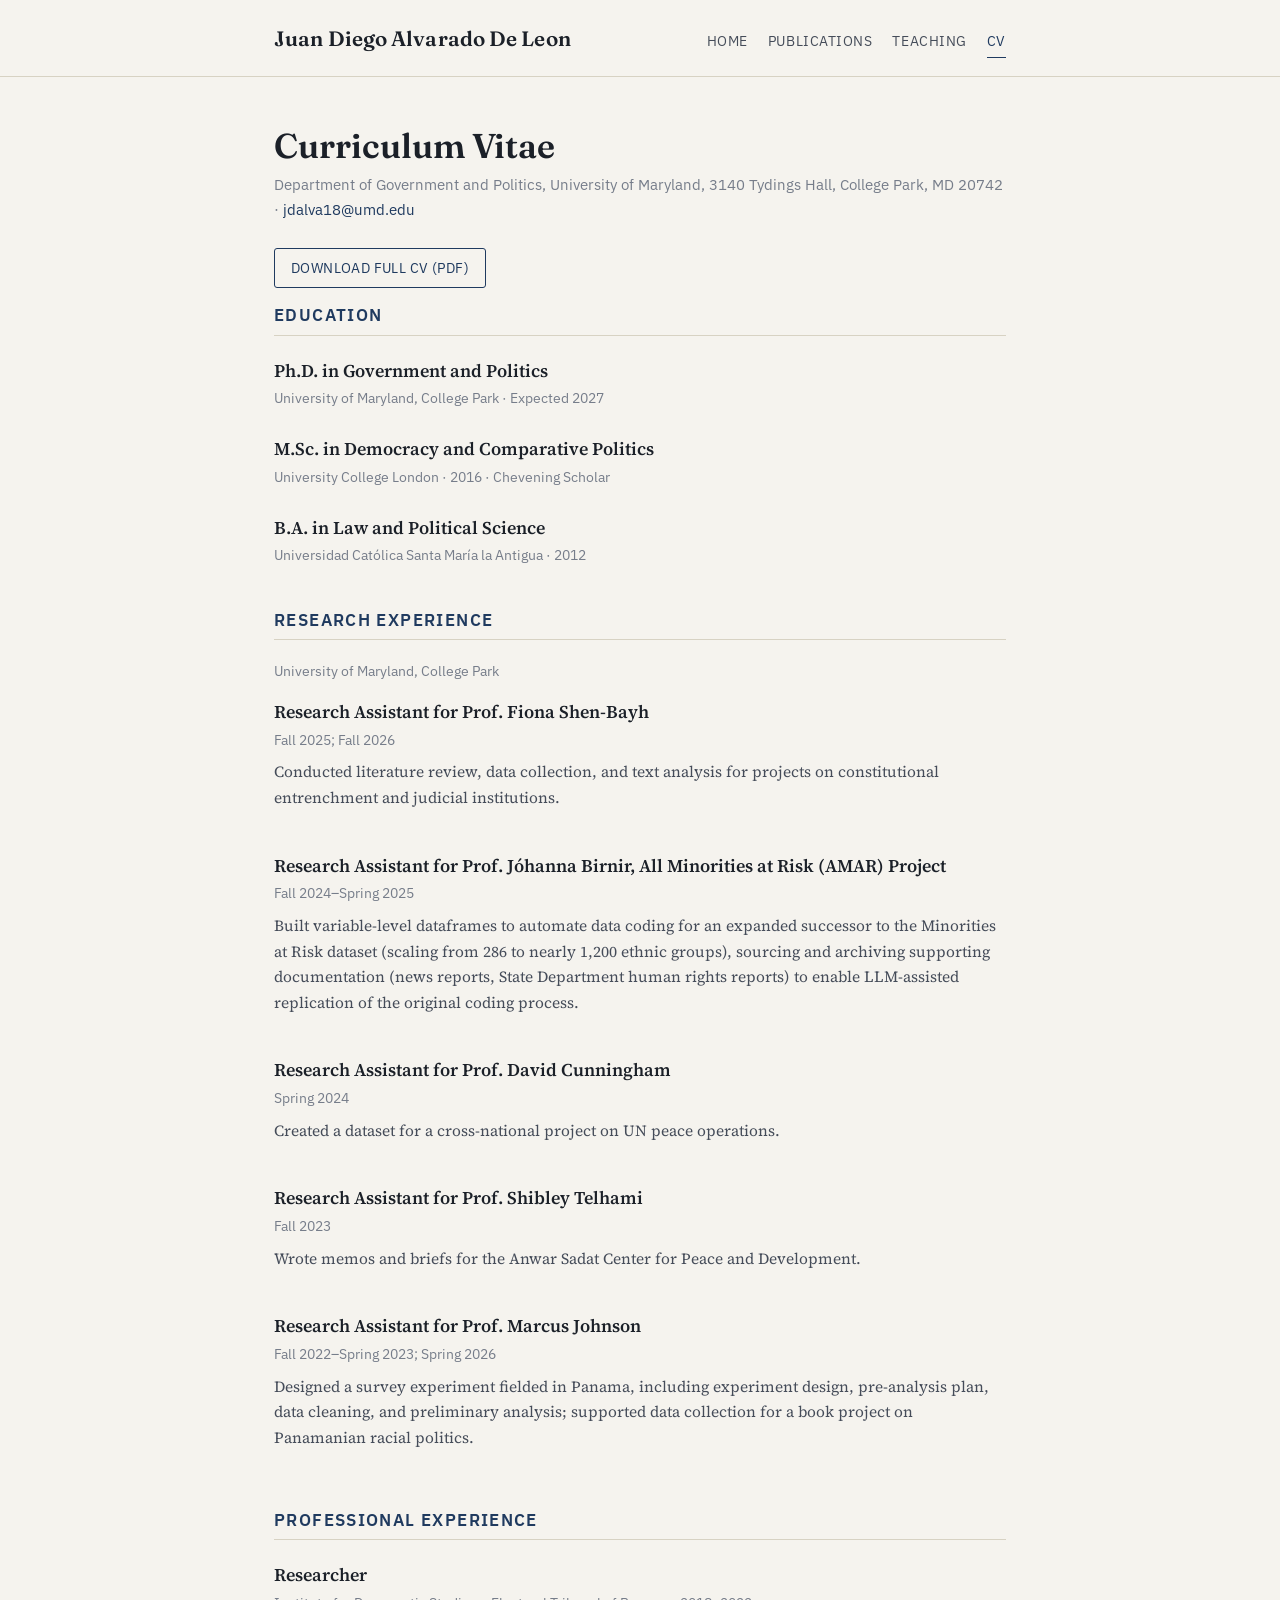
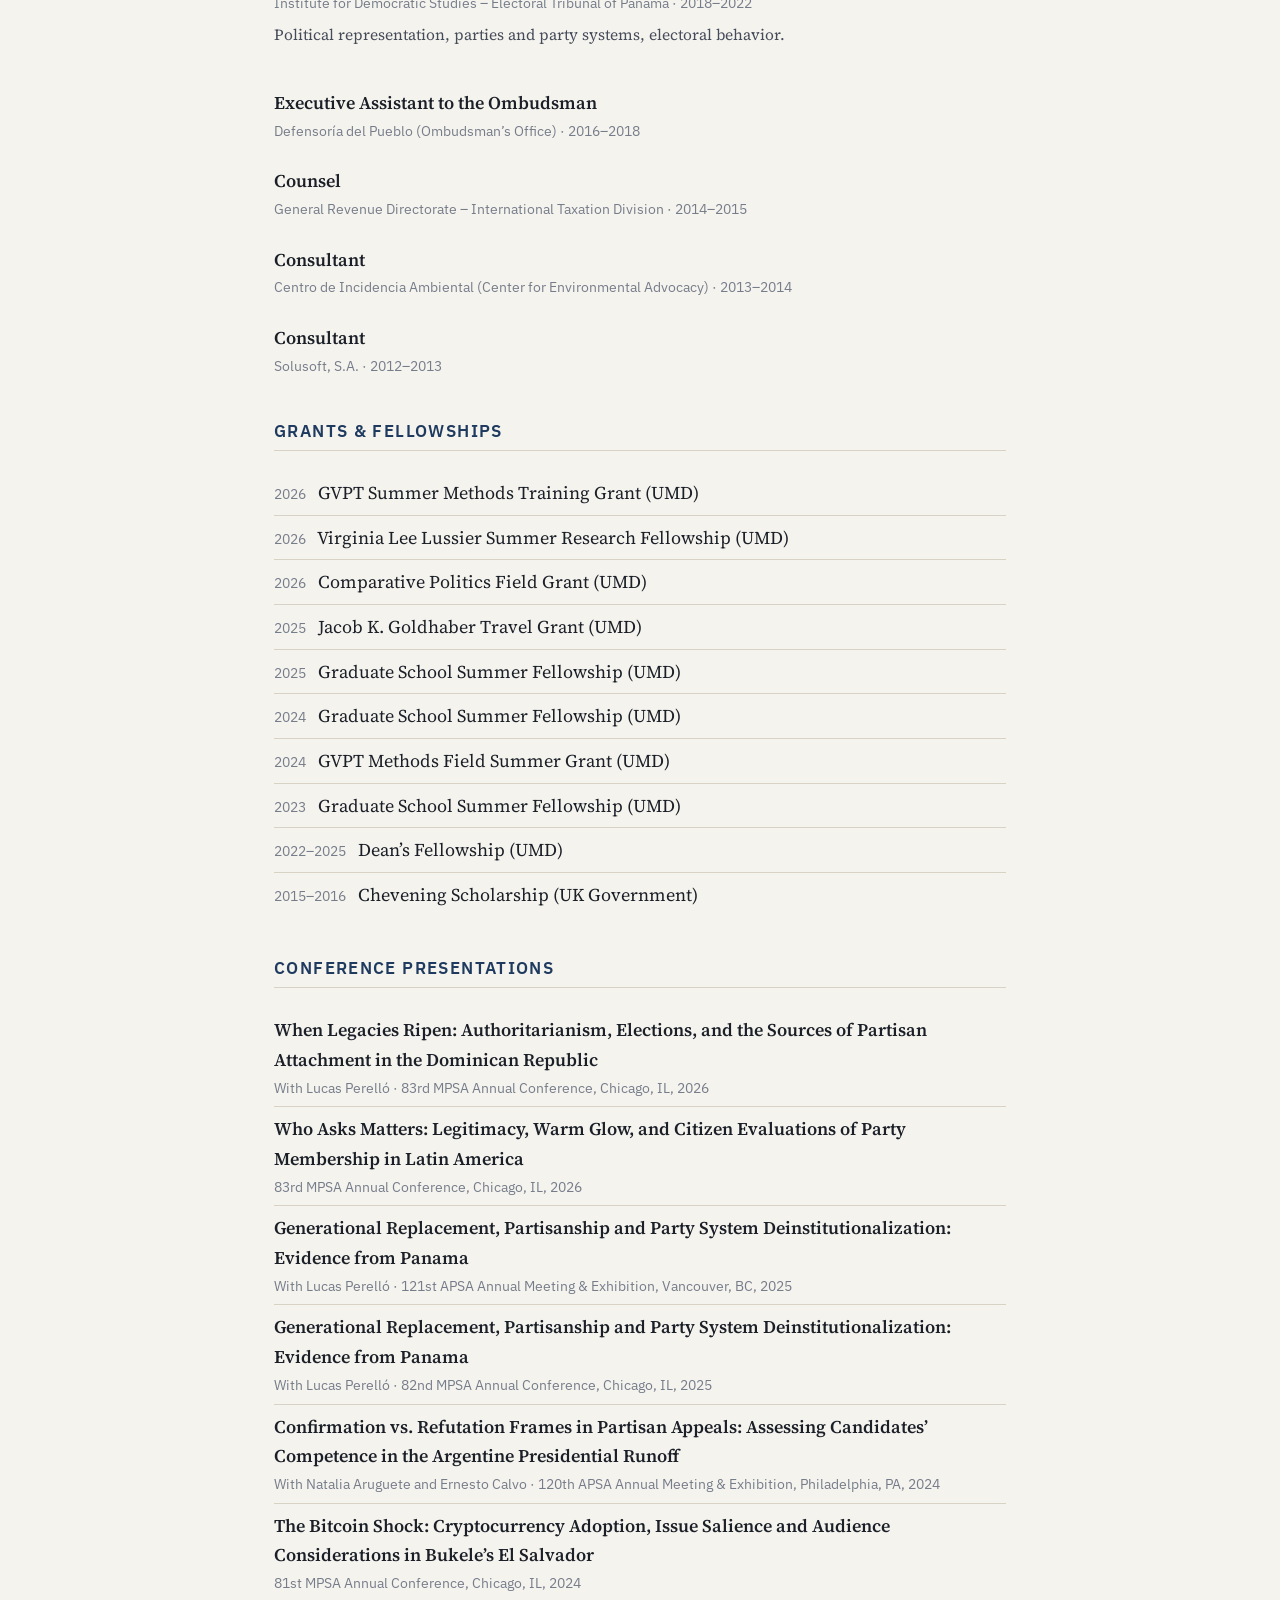
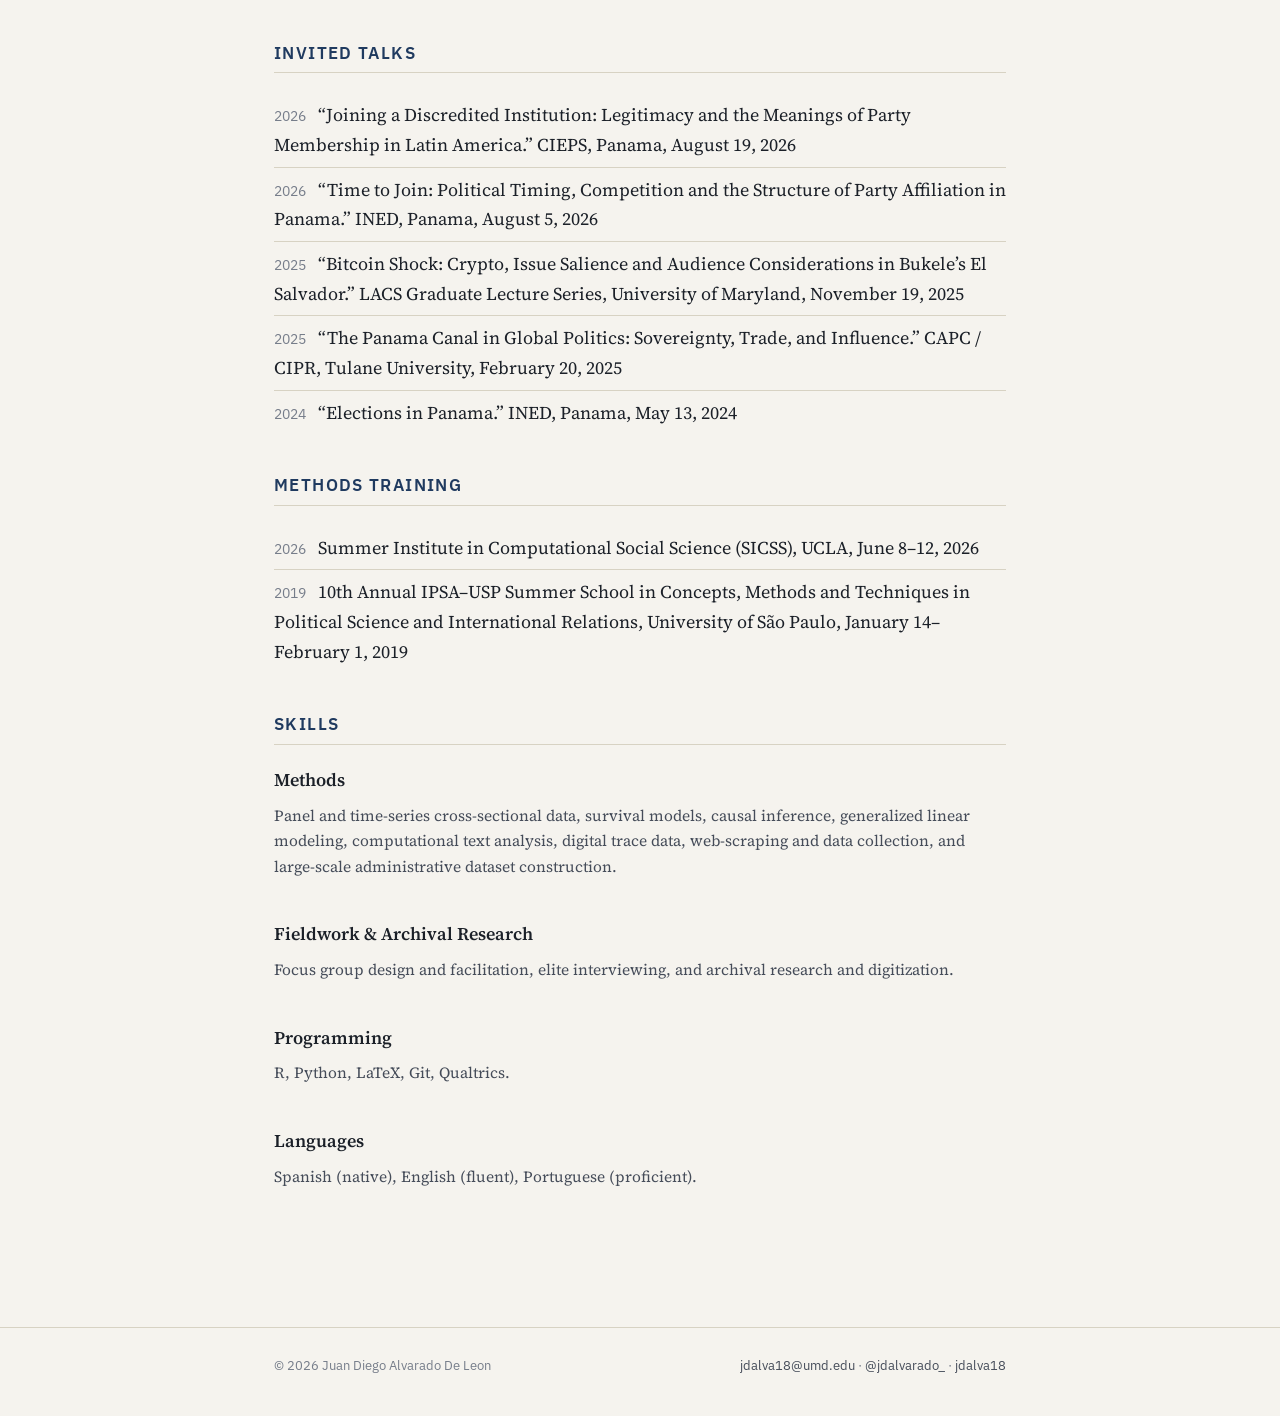
==== cv.html @ 1179895e "Initial site" ====
<!DOCTYPE html>
<html lang="en">
<head>
<meta charset="UTF-8">
<meta name="viewport" content="width=device-width, initial-scale=1.0">
<title>CV — Juan Diego Alvarado De Leon</title>
<meta name="description" content="Curriculum vitae of Juan Diego Alvarado De Leon: education, research and professional experience, grants, presentations, and skills.">
<link rel="preconnect" href="https://fonts.googleapis.com">
<link rel="preconnect" href="https://fonts.gstatic.com" crossorigin>
<link rel="stylesheet" href="https://fonts.googleapis.com/css2?family=Fraunces:opsz,wght@9..144,500;9..144,600&family=Source+Serif+4:ital,wght@0,400;0,600;1,400&family=IBM+Plex+Sans:wght@400;500;600&display=swap">
<link rel="stylesheet" href="assets/css/style.css">
</head>
<body>

<header class="site-header">
  <div class="header-inner">
    <a class="site-name" href="index.html">Juan Diego Alvarado De Leon</a>
    <nav class="site-nav">
      <a href="index.html">Home</a>
      <a href="publications.html">Publications</a>
      <a href="teaching.html">Teaching</a>
      <a href="cv.html" class="active">CV</a>
    </nav>
  </div>
</header>

<main>
  <div class="wrap">

    <h1>Curriculum Vitae</h1>
    <p class="byline">Department of Government and Politics, University of Maryland, 3140 Tydings Hall, College Park, MD 20742 &middot; <a href="mailto:jdalva18@umd.edu">jdalva18@umd.edu</a></p>
    <p><a class="btn" href="assets/cv/Alvarado_CV.pdf" target="_blank" rel="noopener">Download Full CV (PDF)</a></p>

    <div class="cv-block">
      <h2>Education</h2>
      <div class="entry">
        <div class="entry-title">Ph.D. in Government and Politics</div>
        <div class="entry-meta">University of Maryland, College Park &middot; Expected 2027</div>
      </div>
      <div class="entry">
        <div class="entry-title">M.Sc. in Democracy and Comparative Politics</div>
        <div class="entry-meta">University College London &middot; 2016 &middot; Chevening Scholar</div>
      </div>
      <div class="entry">
        <div class="entry-title">B.A. in Law and Political Science</div>
        <div class="entry-meta">Universidad Cat&oacute;lica Santa Mar&iacute;a la Antigua &middot; 2012</div>
      </div>
    </div>

    <div class="cv-block">
      <h2>Research Experience</h2>
      <p class="entry-meta" style="margin-bottom:14px;">University of Maryland, College Park</p>
      <div class="entry">
        <div class="entry-title">Research Assistant for Prof. Fiona Shen-Bayh</div>
        <div class="entry-meta">Fall 2025; Fall 2026</div>
        <p class="entry-desc">Conducted literature review, data collection, and text analysis for projects on constitutional entrenchment and judicial institutions.</p>
      </div>
      <div class="entry">
        <div class="entry-title">Research Assistant for Prof. J&oacute;hanna Birnir, All Minorities at Risk (AMAR) Project</div>
        <div class="entry-meta">Fall 2024&ndash;Spring 2025</div>
        <p class="entry-desc">Built variable-level dataframes to automate data coding for an expanded successor to the Minorities at Risk dataset (scaling from 286 to nearly 1,200 ethnic groups), sourcing and archiving supporting documentation (news reports, State Department human rights reports) to enable LLM-assisted replication of the original coding process.</p>
      </div>
      <div class="entry">
        <div class="entry-title">Research Assistant for Prof. David Cunningham</div>
        <div class="entry-meta">Spring 2024</div>
        <p class="entry-desc">Created a dataset for a cross-national project on UN peace operations.</p>
      </div>
      <div class="entry">
        <div class="entry-title">Research Assistant for Prof. Shibley Telhami</div>
        <div class="entry-meta">Fall 2023</div>
        <p class="entry-desc">Wrote memos and briefs for the Anwar Sadat Center for Peace and Development.</p>
      </div>
      <div class="entry">
        <div class="entry-title">Research Assistant for Prof. Marcus Johnson</div>
        <div class="entry-meta">Fall 2022&ndash;Spring 2023; Spring 2026</div>
        <p class="entry-desc">Designed a survey experiment fielded in Panama, including experiment design, pre-analysis plan, data cleaning, and preliminary analysis; supported data collection for a book project on Panamanian racial politics.</p>
      </div>
    </div>

    <div class="cv-block">
      <h2>Professional Experience</h2>
      <div class="entry">
        <div class="entry-title">Researcher</div>
        <div class="entry-meta">Institute for Democratic Studies &ndash; Electoral Tribunal of Panama &middot; 2018&ndash;2022</div>
        <p class="entry-desc">Political representation, parties and party systems, electoral behavior.</p>
      </div>
      <div class="entry">
        <div class="entry-title">Executive Assistant to the Ombudsman</div>
        <div class="entry-meta">Defensor&iacute;a del Pueblo (Ombudsman&rsquo;s Office) &middot; 2016&ndash;2018</div>
      </div>
      <div class="entry">
        <div class="entry-title">Counsel</div>
        <div class="entry-meta">General Revenue Directorate &ndash; International Taxation Division &middot; 2014&ndash;2015</div>
      </div>
      <div class="entry">
        <div class="entry-title">Consultant</div>
        <div class="entry-meta">Centro de Incidencia Ambiental (Center for Environmental Advocacy) &middot; 2013&ndash;2014</div>
      </div>
      <div class="entry">
        <div class="entry-title">Consultant</div>
        <div class="entry-meta">Solusoft, S.A. &middot; 2012&ndash;2013</div>
      </div>
    </div>

    <div class="cv-block">
      <h2>Grants &amp; Fellowships</h2>
      <ul class="plain">
        <li><span class="entry-meta">2026</span> &nbsp; GVPT Summer Methods Training Grant (UMD)</li>
        <li><span class="entry-meta">2026</span> &nbsp; Virginia Lee Lussier Summer Research Fellowship (UMD)</li>
        <li><span class="entry-meta">2026</span> &nbsp; Comparative Politics Field Grant (UMD)</li>
        <li><span class="entry-meta">2025</span> &nbsp; Jacob K. Goldhaber Travel Grant (UMD)</li>
        <li><span class="entry-meta">2025</span> &nbsp; Graduate School Summer Fellowship (UMD)</li>
        <li><span class="entry-meta">2024</span> &nbsp; Graduate School Summer Fellowship (UMD)</li>
        <li><span class="entry-meta">2024</span> &nbsp; GVPT Methods Field Summer Grant (UMD)</li>
        <li><span class="entry-meta">2023</span> &nbsp; Graduate School Summer Fellowship (UMD)</li>
        <li><span class="entry-meta">2022&ndash;2025</span> &nbsp; Dean&rsquo;s Fellowship (UMD)</li>
        <li><span class="entry-meta">2015&ndash;2016</span> &nbsp; Chevening Scholarship (UK Government)</li>
      </ul>
    </div>

    <div class="cv-block">
      <h2>Conference Presentations</h2>
      <ul class="plain">
        <li>
          <div class="entry-title">When Legacies Ripen: Authoritarianism, Elections, and the Sources of Partisan Attachment in the Dominican Republic</div>
          <div class="entry-meta">With Lucas Perell&oacute; &middot; 83rd MPSA Annual Conference, Chicago, IL, 2026</div>
        </li>
        <li>
          <div class="entry-title">Who Asks Matters: Legitimacy, Warm Glow, and Citizen Evaluations of Party Membership in Latin America</div>
          <div class="entry-meta">83rd MPSA Annual Conference, Chicago, IL, 2026</div>
        </li>
        <li>
          <div class="entry-title">Generational Replacement, Partisanship and Party System Deinstitutionalization: Evidence from Panama</div>
          <div class="entry-meta">With Lucas Perell&oacute; &middot; 121st APSA Annual Meeting &amp; Exhibition, Vancouver, BC, 2025</div>
        </li>
        <li>
          <div class="entry-title">Generational Replacement, Partisanship and Party System Deinstitutionalization: Evidence from Panama</div>
          <div class="entry-meta">With Lucas Perell&oacute; &middot; 82nd MPSA Annual Conference, Chicago, IL, 2025</div>
        </li>
        <li>
          <div class="entry-title">Confirmation vs. Refutation Frames in Partisan Appeals: Assessing Candidates&rsquo; Competence in the Argentine Presidential Runoff</div>
          <div class="entry-meta">With Natalia Aruguete and Ernesto Calvo &middot; 120th APSA Annual Meeting &amp; Exhibition, Philadelphia, PA, 2024</div>
        </li>
        <li>
          <div class="entry-title">The Bitcoin Shock: Cryptocurrency Adoption, Issue Salience and Audience Considerations in Bukele&rsquo;s El Salvador</div>
          <div class="entry-meta">81st MPSA Annual Conference, Chicago, IL, 2024</div>
        </li>
      </ul>
    </div>

    <div class="cv-block">
      <h2>Invited Talks</h2>
      <ul class="plain">
        <li><span class="entry-meta">2026</span> &nbsp; &ldquo;Joining a Discredited Institution: Legitimacy and the Meanings of Party Membership in Latin America.&rdquo; CIEPS, Panama, August 19, 2026</li>
        <li><span class="entry-meta">2026</span> &nbsp; &ldquo;Time to Join: Political Timing, Competition and the Structure of Party Affiliation in Panama.&rdquo; INED, Panama, August 5, 2026</li>
        <li><span class="entry-meta">2025</span> &nbsp; &ldquo;Bitcoin Shock: Crypto, Issue Salience and Audience Considerations in Bukele&rsquo;s El Salvador.&rdquo; LACS Graduate Lecture Series, University of Maryland, November 19, 2025</li>
        <li><span class="entry-meta">2025</span> &nbsp; &ldquo;The Panama Canal in Global Politics: Sovereignty, Trade, and Influence.&rdquo; CAPC / CIPR, Tulane University, February 20, 2025</li>
        <li><span class="entry-meta">2024</span> &nbsp; &ldquo;Elections in Panama.&rdquo; INED, Panama, May 13, 2024</li>
      </ul>
    </div>

    <div class="cv-block">
      <h2>Methods Training</h2>
      <ul class="plain">
        <li><span class="entry-meta">2026</span> &nbsp; Summer Institute in Computational Social Science (SICSS), UCLA, June 8&ndash;12, 2026</li>
        <li><span class="entry-meta">2019</span> &nbsp; 10th Annual IPSA&ndash;USP Summer School in Concepts, Methods and Techniques in Political Science and International Relations, University of S&atilde;o Paulo, January 14&ndash;February 1, 2019</li>
      </ul>
    </div>

    <div class="cv-block">
      <h2>Skills</h2>
      <div class="entry">
        <div class="entry-title">Methods</div>
        <p class="entry-desc">Panel and time-series cross-sectional data, survival models, causal inference, generalized linear modeling, computational text analysis, digital trace data, web-scraping and data collection, and large-scale administrative dataset construction.</p>
      </div>
      <div class="entry">
        <div class="entry-title">Fieldwork &amp; Archival Research</div>
        <p class="entry-desc">Focus group design and facilitation, elite interviewing, and archival research and digitization.</p>
      </div>
      <div class="entry">
        <div class="entry-title">Programming</div>
        <p class="entry-desc">R, Python, LaTeX, Git, Qualtrics.</p>
      </div>
      <div class="entry">
        <div class="entry-title">Languages</div>
        <p class="entry-desc">Spanish (native), English (fluent), Portuguese (proficient).</p>
      </div>
    </div>

  </div>
</main>

<footer class="site-footer">
  <div class="wrap">
    <span>&copy; <span id="year"></span> Juan Diego Alvarado De Leon</span>
    <span><a href="mailto:jdalva18@umd.edu">jdalva18@umd.edu</a> &middot; <a href="https://x.com/jdalvarado_" target="_blank" rel="noopener">@jdalvarado_</a> &middot; <a href="https://github.com/jdalva18" target="_blank" rel="noopener">jdalva18</a></span>
  </div>
</footer>

<script src="assets/js/main.js"></script>
</body>
</html>
---- assets/css/style.css ----
/* ============================================================
   Juan Diego Alvarado De Leon — academic site
   ============================================================ */

:root {
  --ink: #1b2028;
  --ink-soft: #454c59;
  --ink-faint: #767d8a;
  --paper: #f5f3ee;
  --paper-alt: #eae6db;
  --line: #d7d2c3;
  --accent: #1f3a5f;
  --accent-soft: #3d5c85;
  --tag-bg: #e3dcc8;
  --max-width: 780px;
  --font-display: "Fraunces", "Iowan Old Style", Georgia, serif;
  --font-serif: "Source Serif 4", "Iowan Old Style", Georgia, "Times New Roman", serif;
  --font-sans: "IBM Plex Sans", -apple-system, BlinkMacSystemFont, "Segoe UI", Helvetica, Arial, sans-serif;
}

* { box-sizing: border-box; }

html { scroll-behavior: smooth; }

body {
  margin: 0;
  background: var(--paper);
  color: var(--ink);
  font-family: var(--font-serif);
  font-size: 18px;
  line-height: 1.65;
  -webkit-font-smoothing: antialiased;
}

a {
  color: var(--accent);
  text-decoration: none;
  border-bottom: 1px solid transparent;
}
a:hover { border-bottom-color: currentColor; }

.wrap {
  max-width: var(--max-width);
  margin: 0 auto;
  padding: 0 24px;
}

/* ---------- header / nav ---------- */

header.site-header {
  border-bottom: 1px solid var(--line);
  background: var(--paper);
}

.header-inner {
  max-width: var(--max-width);
  margin: 0 auto;
  padding: 22px 24px 18px;
  display: flex;
  flex-wrap: wrap;
  align-items: baseline;
  justify-content: space-between;
  gap: 10px 24px;
}

.site-name {
  font-family: var(--font-display);
  font-size: 1.3rem;
  font-weight: 600;
  letter-spacing: 0.005em;
  color: var(--ink);
  border-bottom: none;
}
.site-name:hover { border-bottom: none; color: var(--accent); }

nav.site-nav {
  display: flex;
  flex-wrap: wrap;
  gap: 4px 20px;
  font-family: var(--font-sans);
  font-size: 0.86rem;
  letter-spacing: 0.04em;
  text-transform: uppercase;
}

nav.site-nav a {
  color: var(--ink-soft);
  padding: 4px 0;
  border-bottom: 1px solid transparent;
}
nav.site-nav a:hover,
nav.site-nav a.active {
  color: var(--accent);
  border-bottom-color: var(--accent);
}

/* ---------- main / footer ---------- */

main { padding: 48px 0 40px; }

footer.site-footer {
  border-top: 1px solid var(--line);
  margin-top: 40px;
  padding: 26px 0 40px;
  font-family: var(--font-sans);
  font-size: 0.84rem;
  color: var(--ink-faint);
}

footer.site-footer .wrap {
  display: flex;
  flex-wrap: wrap;
  gap: 8px 20px;
  align-items: center;
  justify-content: space-between;
}

footer.site-footer a { color: var(--ink-soft); }

/* ---------- headings / text ---------- */

h1, h2, h3 { line-height: 1.24; color: var(--ink); text-wrap: balance; }
h1 { font-family: var(--font-display); font-weight: 600; font-size: 2.15rem; margin: 0 0 6px; }
h2 {
  font-size: 1.08rem;
  text-transform: uppercase;
  letter-spacing: 0.08em;
  font-family: var(--font-sans);
  font-weight: 600;
  color: var(--accent);
  margin: 46px 0 20px;
  padding-bottom: 9px;
  border-bottom: 1px solid var(--line);
}
h2:first-child { margin-top: 0; }
h3 { font-family: var(--font-display); font-weight: 600; font-size: 1.08rem; margin: 0 0 2px; }

p { margin: 0 0 16px; }

.tagline {
  font-style: italic;
  color: var(--ink-soft);
  font-size: 1.12rem;
  margin: 0 0 26px;
}

.byline {
  font-family: var(--font-sans);
  font-size: 0.92rem;
  color: var(--ink-faint);
  margin: 0 0 26px;
}

/* ---------- home hero ---------- */

.hero {
  display: flex;
  gap: 34px;
  align-items: flex-start;
  margin-bottom: 8px;
}

.hero-photo {
  flex: 0 0 168px;
  width: 168px;
  height: 210px;
  object-fit: cover;
  border-radius: 3px;
  box-shadow: 0 1px 3px rgba(30,28,26,0.15);
}

.hero-text { flex: 1; min-width: 0; }

@media (max-width: 560px) {
  .hero { flex-direction: column; align-items: center; text-align: center; }
  .hero-photo { flex: 0 0 auto; }
  .tagline { text-align: center; }
}

/* ---------- lists / entries ---------- */

.entry {
  margin-bottom: 22px;
  padding-bottom: 2px;
}

.entry-title {
  font-weight: 600;
  color: var(--ink);
}

.entry-meta {
  font-family: var(--font-sans);
  font-size: 0.86rem;
  color: var(--ink-faint);
  margin-top: 2px;
}

.entry-desc {
  margin-top: 8px;
  color: var(--ink-soft);
  font-size: 0.97rem;
}

.tag {
  display: inline-block;
  font-family: var(--font-sans);
  font-size: 0.72rem;
  letter-spacing: 0.05em;
  text-transform: uppercase;
  color: var(--ink-soft);
  background: var(--tag-bg);
  border-radius: 3px;
  padding: 3px 9px;
  margin: 0 8px 8px 0;
  vertical-align: middle;
}

.featured {
  background: var(--paper-alt);
  border: 1px solid var(--line);
  border-radius: 6px;
  padding: 22px 24px;
  margin-bottom: 30px;
}

ul.plain {
  list-style: none;
  margin: 0;
  padding: 0;
}
ul.plain li {
  padding: 7px 0;
  border-bottom: 1px solid var(--line);
}
ul.plain li:last-child { border-bottom: none; }

ul.disc { padding-left: 22px; margin: 0 0 16px; }
ul.disc li { margin-bottom: 6px; color: var(--ink-soft); }

.two-col {
  display: grid;
  grid-template-columns: 1fr 1fr;
  gap: 6px 28px;
}
@media (max-width: 560px) {
  .two-col { grid-template-columns: 1fr; }
}

.btn {
  display: inline-block;
  font-family: var(--font-sans);
  font-size: 0.85rem;
  letter-spacing: 0.03em;
  text-transform: uppercase;
  border: 1px solid var(--accent);
  color: var(--accent);
  padding: 8px 16px;
  border-radius: 3px;
  border-bottom: 1px solid var(--accent);
}
.btn:hover { background: var(--accent); color: var(--paper); }

.socials {
  font-family: var(--font-sans);
  font-size: 0.9rem;
  margin-top: 10px;
}
.socials a { margin-right: 16px; }

.cv-block { margin-bottom: 40px; }
.cv-note {
  font-family: var(--font-sans);
  font-size: 0.86rem;
  color: var(--ink-faint);
  margin-top: -8px;
}

/* ---------- dark mode ---------- */

@media (prefers-color-scheme: dark) {
  :root:not([data-theme="light"]) {
    --ink: #eae7de;
    --ink-soft: #bfbcb2;
    --ink-faint: #8b8983;
    --paper: #14171c;
    --paper-alt: #1c2027;
    --line: #2c313a;
    --accent: #7fa3d1;
    --accent-soft: #9dbadd;
    --tag-bg: #262b22;
  }
}
:root[data-theme="dark"] {
  --ink: #eae7de;
  --ink-soft: #bfbcb2;
  --ink-faint: #8b8983;
  --paper: #14171c;
  --paper-alt: #1c2027;
  --line: #2c313a;
  --accent: #7fa3d1;
  --accent-soft: #9dbadd;
  --tag-bg: #262b22;
}
.btn:hover { color: var(--paper); }
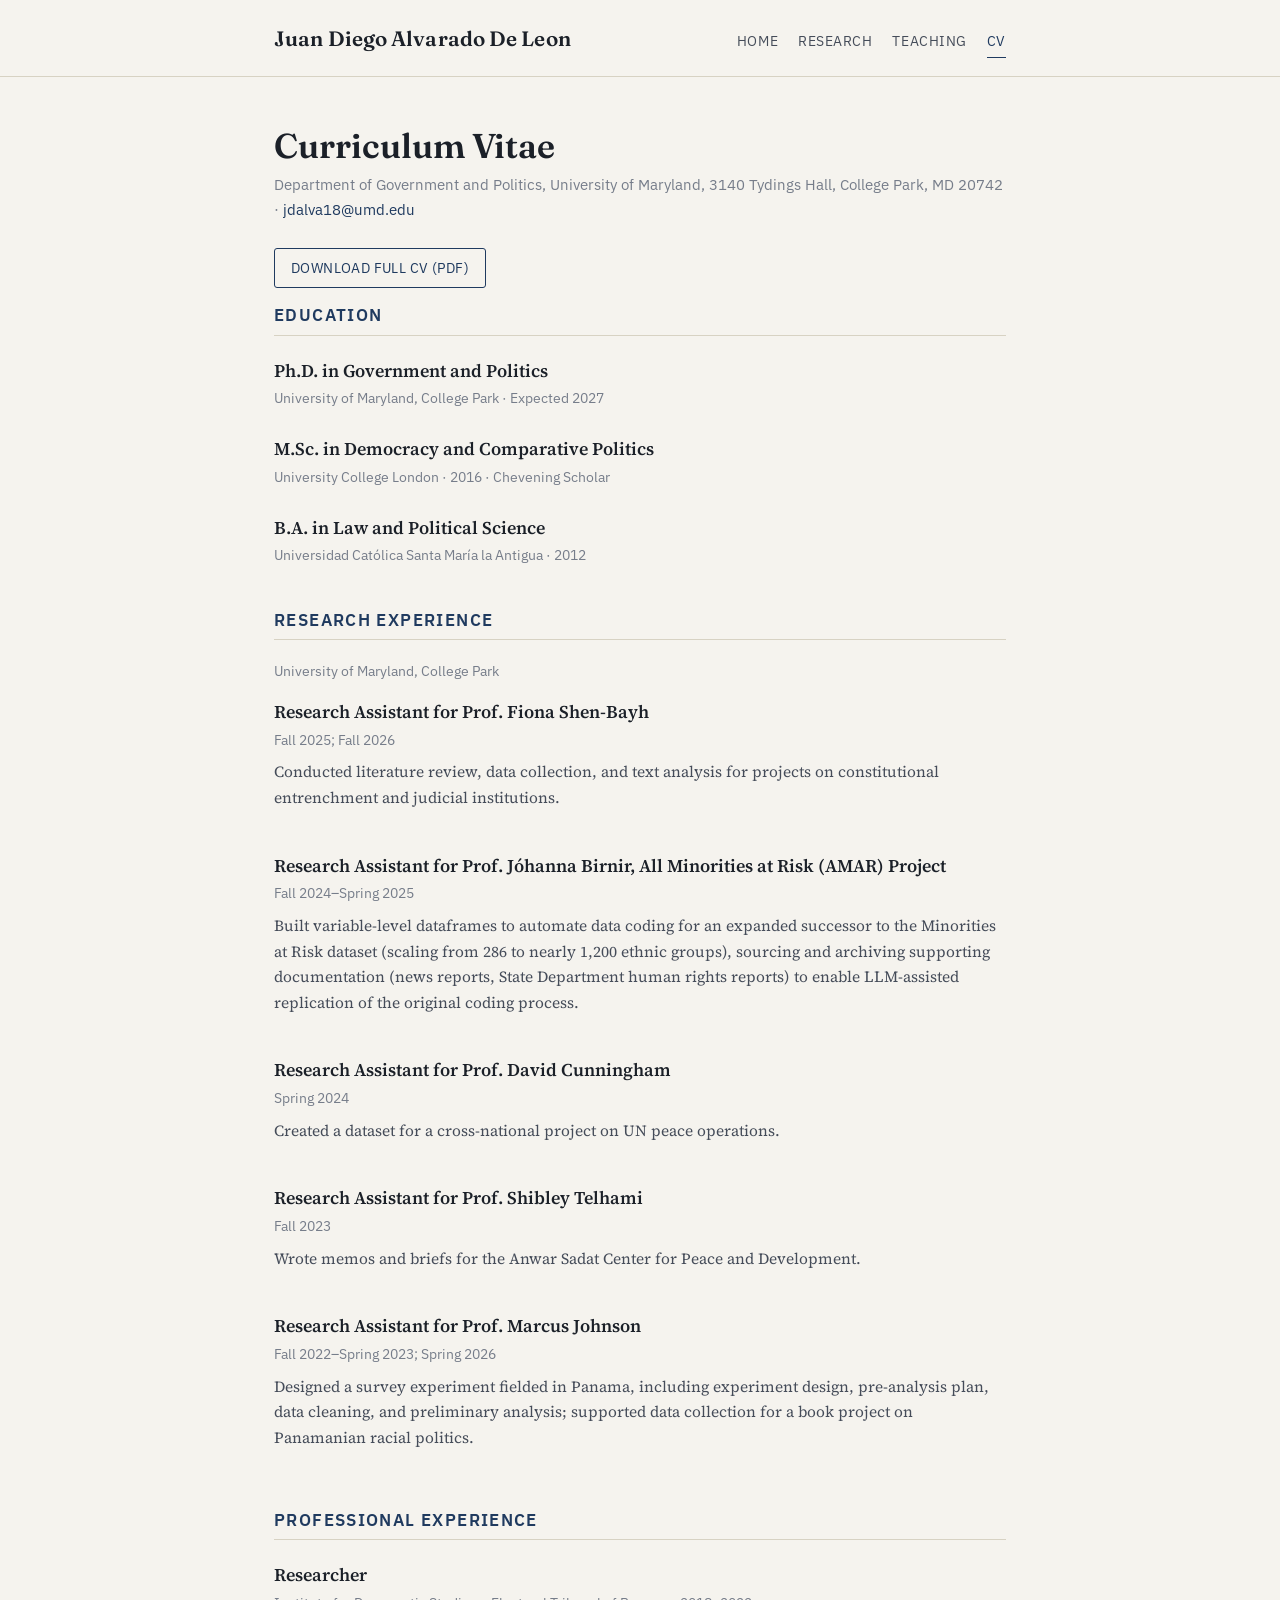
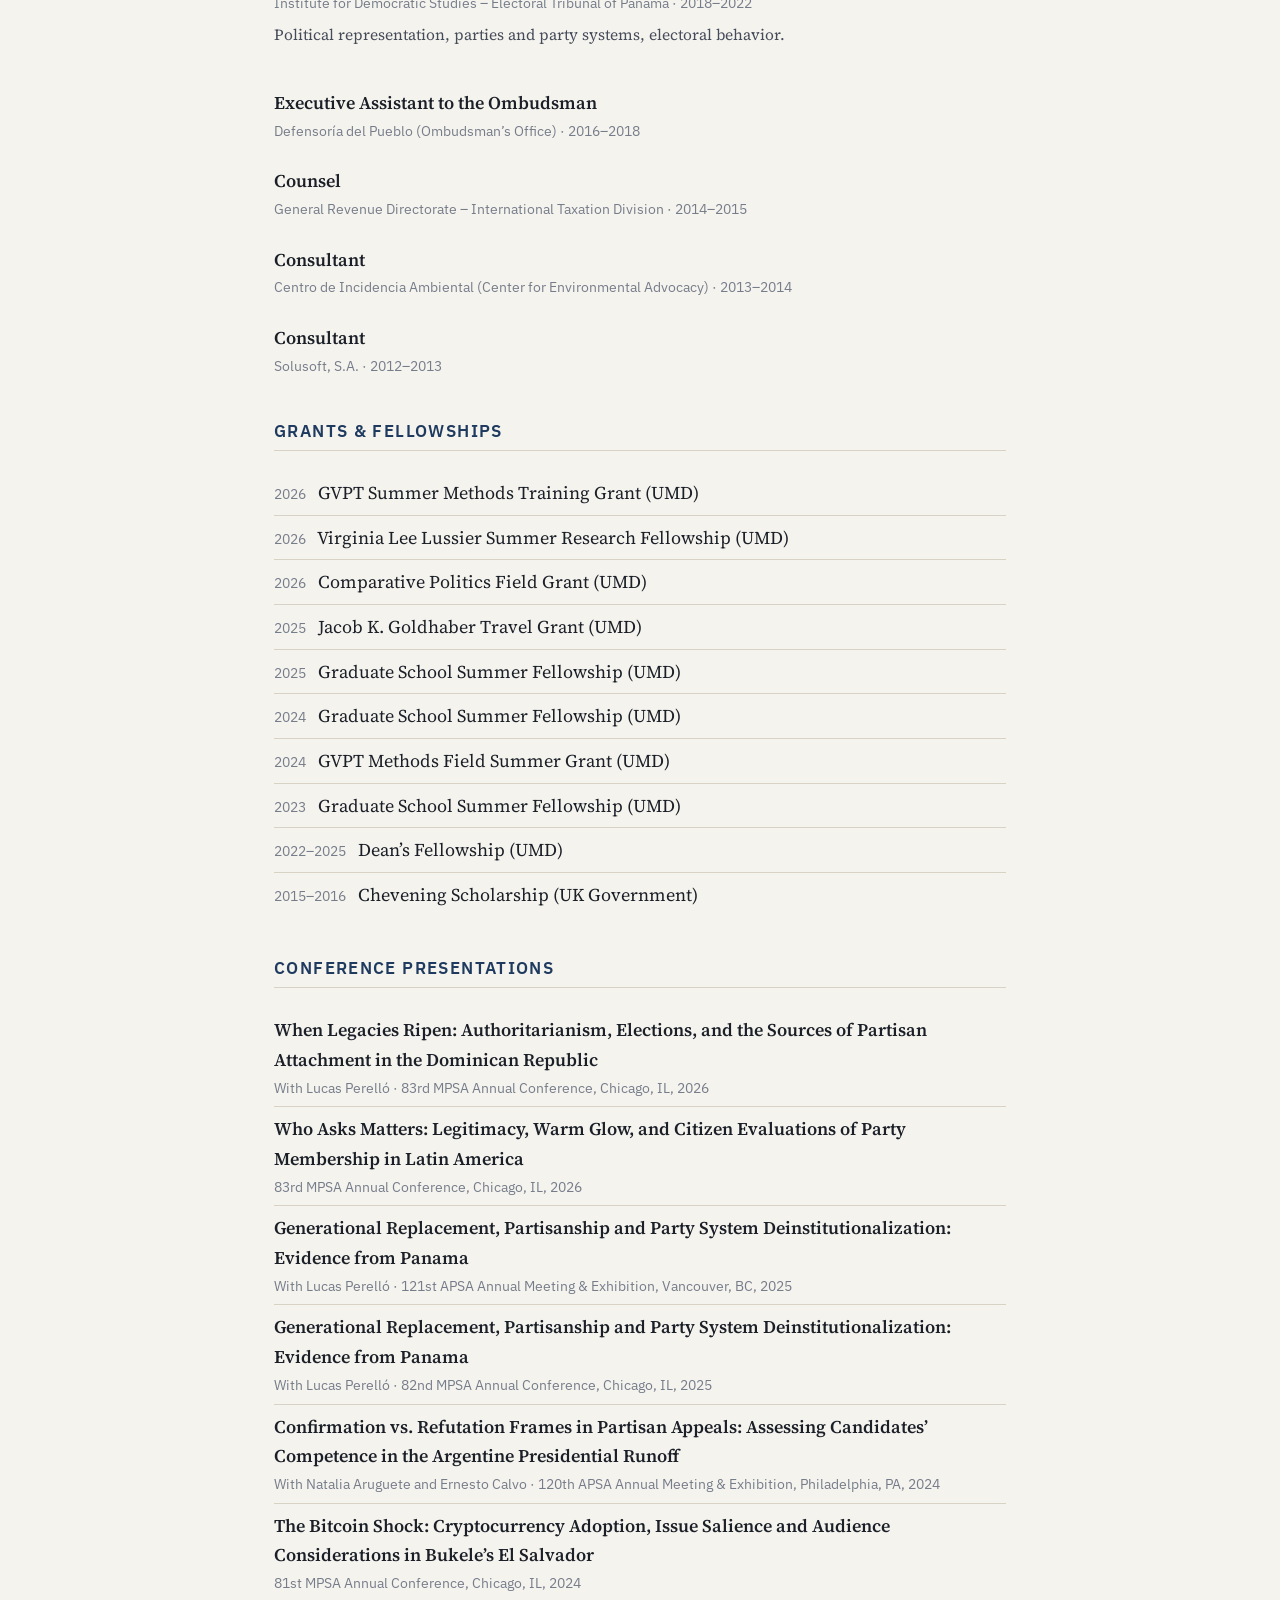
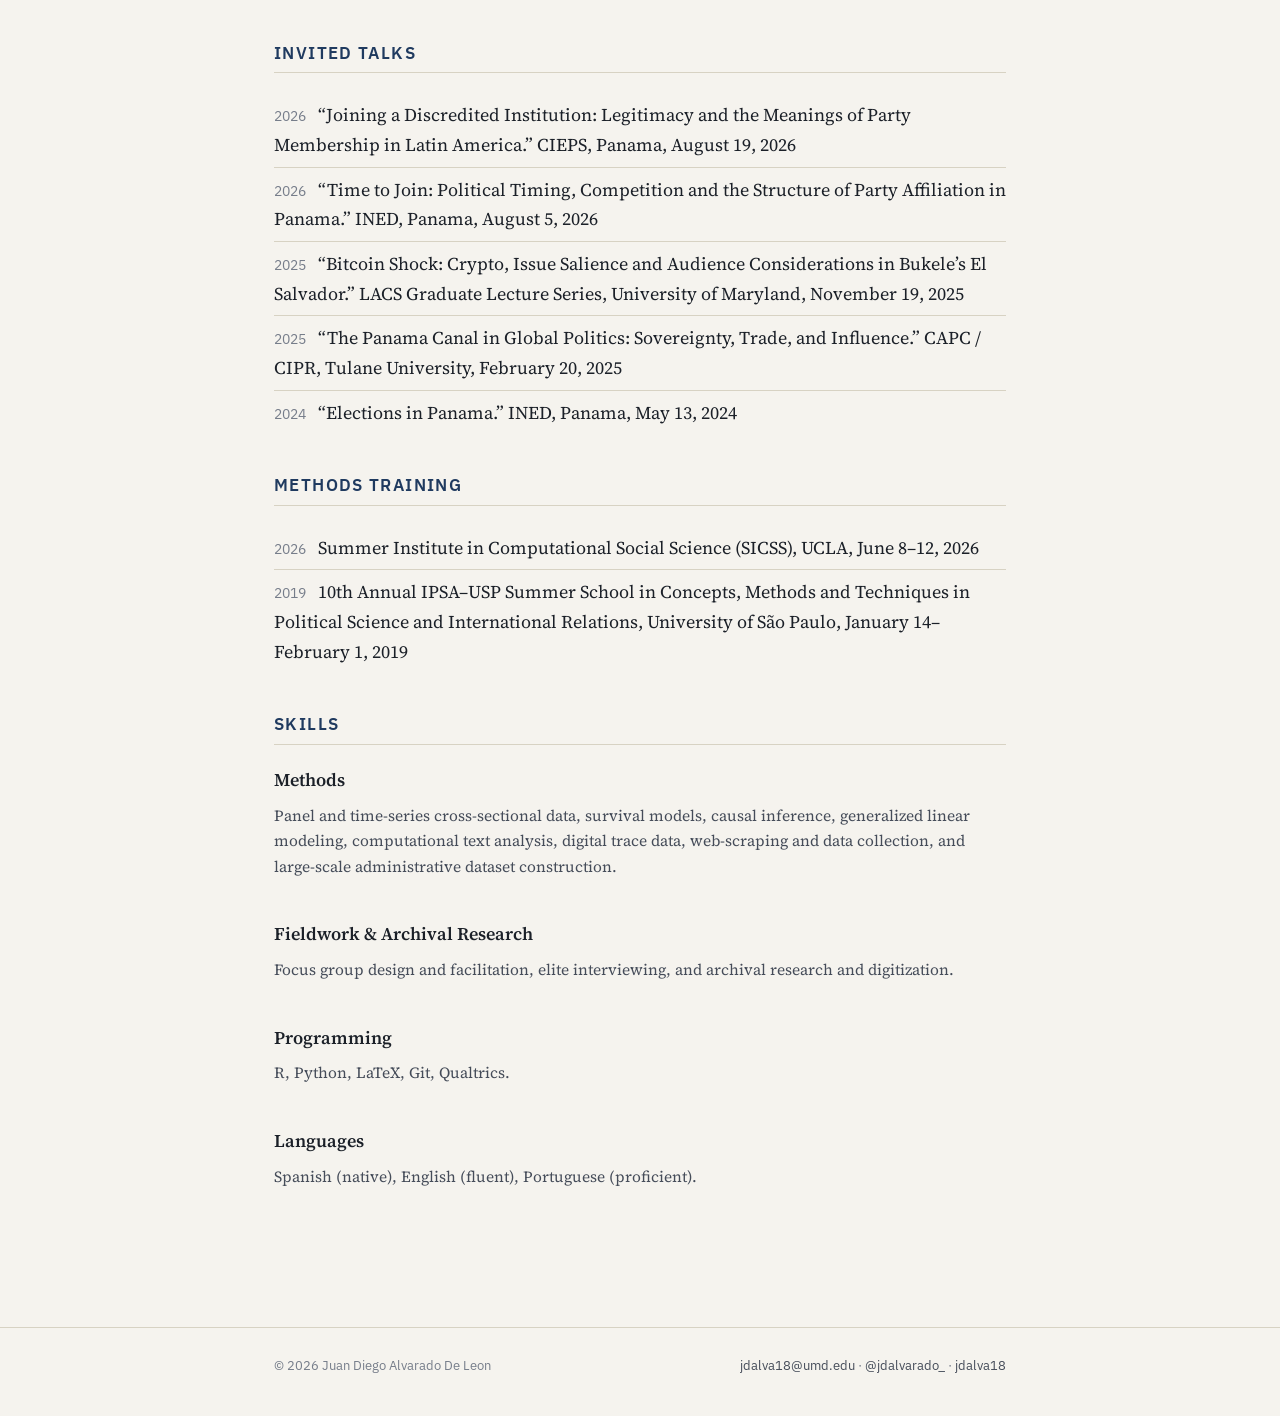
==== commit 17d28ff9: "Replace 'Publications' link with 'Research' link" ====
--- a/cv.html
+++ b/cv.html
@@ -17,7 +17,7 @@
     <a class="site-name" href="index.html">Juan Diego Alvarado De Leon</a>
     <nav class="site-nav">
       <a href="index.html">Home</a>
-      <a href="publications.html">Publications</a>
+      <a href="research.html">Research</a>
       <a href="teaching.html">Teaching</a>
       <a href="cv.html" class="active">CV</a>
     </nav>
